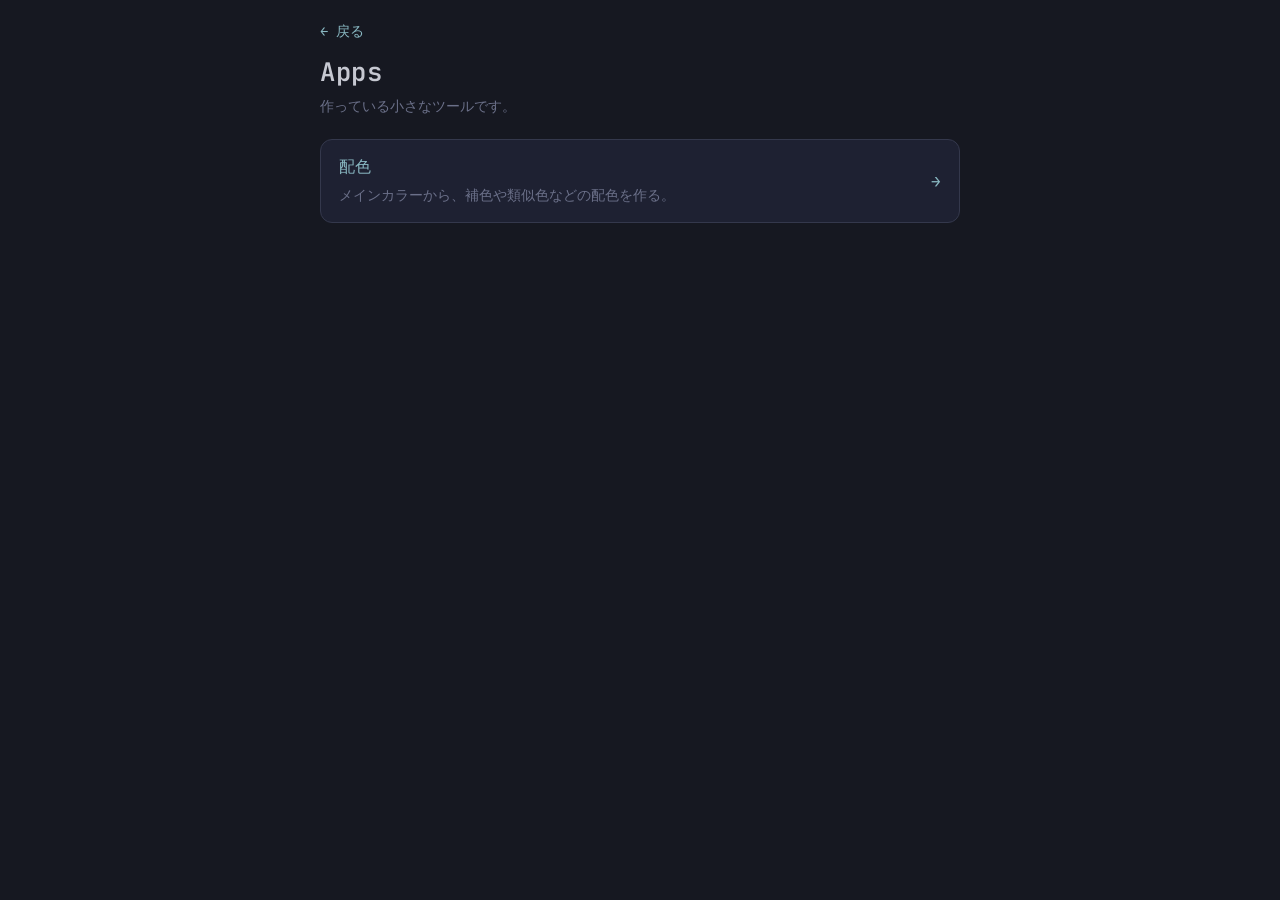
==== apps/index.html @ dcd19125 "アプリ一覧ページを /apps/ に追加 トップの Links は Color から Apps へ差し替え、配色ツールの戻る先は一覧にする。  Co-authored-by: Ryosei Goto " ====
<!DOCTYPE html>
<html lang="ja">
<head>
  <!-- Google tag (gtag.js) -->
  <script async src="https://www.googletagmanager.com/gtag/js?id=G-HGQV18W8NC"></script>
  <script>
    window.dataLayer = window.dataLayer || [];
    function gtag(){dataLayer.push(arguments);}
    gtag('js', new Date());
    gtag('config', 'G-HGQV18W8NC');
  </script>

  <meta charset="UTF-8">
  <meta name="viewport" content="width=device-width, initial-scale=1.0">
  <title>Apps | Ryosei Goto</title>
  <meta name="description" content="作っている小さなツールの一覧です。">

  <link rel="preconnect" href="https://fonts.googleapis.com">
  <link rel="preconnect" href="https://fonts.gstatic.com" crossorigin>
  <link href="https://fonts.googleapis.com/css2?family=JetBrains+Mono:ital,wght@0,100..800;1,100..800&display=swap" rel="stylesheet">

  <style>
    :root {
      --bg: #161821;
      --panel: #1e2132;
      --line: #34384c;
      --text: #c6c8d1;
      --muted: #6b7089;
      --accent: #89b8c2;
      color-scheme: dark;
    }

    * {
      box-sizing: border-box;
    }

    html,
    body {
      margin: 0;
      background: var(--bg);
      color: var(--text);
      font-family: "JetBrains Mono", ui-monospace, SFMono-Regular, Menlo, Consolas, monospace;
    }

    body {
      min-height: 100vh;
      padding:
        max(20px, env(safe-area-inset-top))
        max(20px, env(safe-area-inset-right))
        max(28px, env(safe-area-inset-bottom))
        max(20px, env(safe-area-inset-left));
    }

    ::selection {
      background: var(--text);
      color: var(--bg);
    }

    .page {
      max-width: 640px;
      margin: 0 auto;
    }

    .home {
      color: var(--accent);
      font-size: 0.85rem;
      text-decoration: none;
    }

    .home:hover {
      text-decoration: underline;
    }

    h1 {
      margin: 14px 0 6px;
      font-size: 1.6rem;
      font-weight: 600;
      letter-spacing: 0.02em;
    }

    .lead {
      margin: 0 0 22px;
      color: var(--muted);
      font-size: 0.86rem;
      line-height: 1.6;
    }

    .apps {
      list-style: none;
      margin: 0;
      padding: 0;
      display: grid;
      gap: 10px;
    }

    .apps a {
      display: flex;
      align-items: center;
      gap: 16px;
      min-height: 44px;
      padding: 16px 18px;
      border: 1px solid var(--line);
      border-radius: 12px;
      background: var(--panel);
      color: inherit;
      text-decoration: none;
    }

    .apps a:hover {
      border-color: var(--accent);
    }

    .apps a:focus-visible {
      outline: 2px solid var(--accent);
      outline-offset: 2px;
    }

    .text {
      min-width: 0;
      flex: 1;
    }

    .name {
      display: block;
      color: var(--accent);
      font-size: 1rem;
    }

    .desc {
      display: block;
      margin-top: 6px;
      color: var(--muted);
      font-size: 0.86rem;
      line-height: 1.6;
    }

    .arrow {
      color: var(--accent);
      flex: none;
    }

    @media (max-width: 600px) {
      h1 {
        font-size: 1.35rem;
      }

      .apps a {
        padding: 14px 14px;
        gap: 12px;
      }
    }
  </style>
</head>
<body>
  <div class="page">
    <a class="home" href="../">← 戻る</a>
    <h1>Apps</h1>
    <p class="lead">作っている小さなツールです。</p>

    <!-- アプリを増やすときは、このリストに li を1つ足す -->
    <ul class="apps">
      <li>
        <a href="./color/">
          <span class="text">
            <span class="name">配色</span>
            <span class="desc">メインカラーから、補色や類似色などの配色を作る。</span>
          </span>
          <span class="arrow" aria-hidden="true">→</span>
        </a>
      </li>
    </ul>
  </div>
</body>
</html>
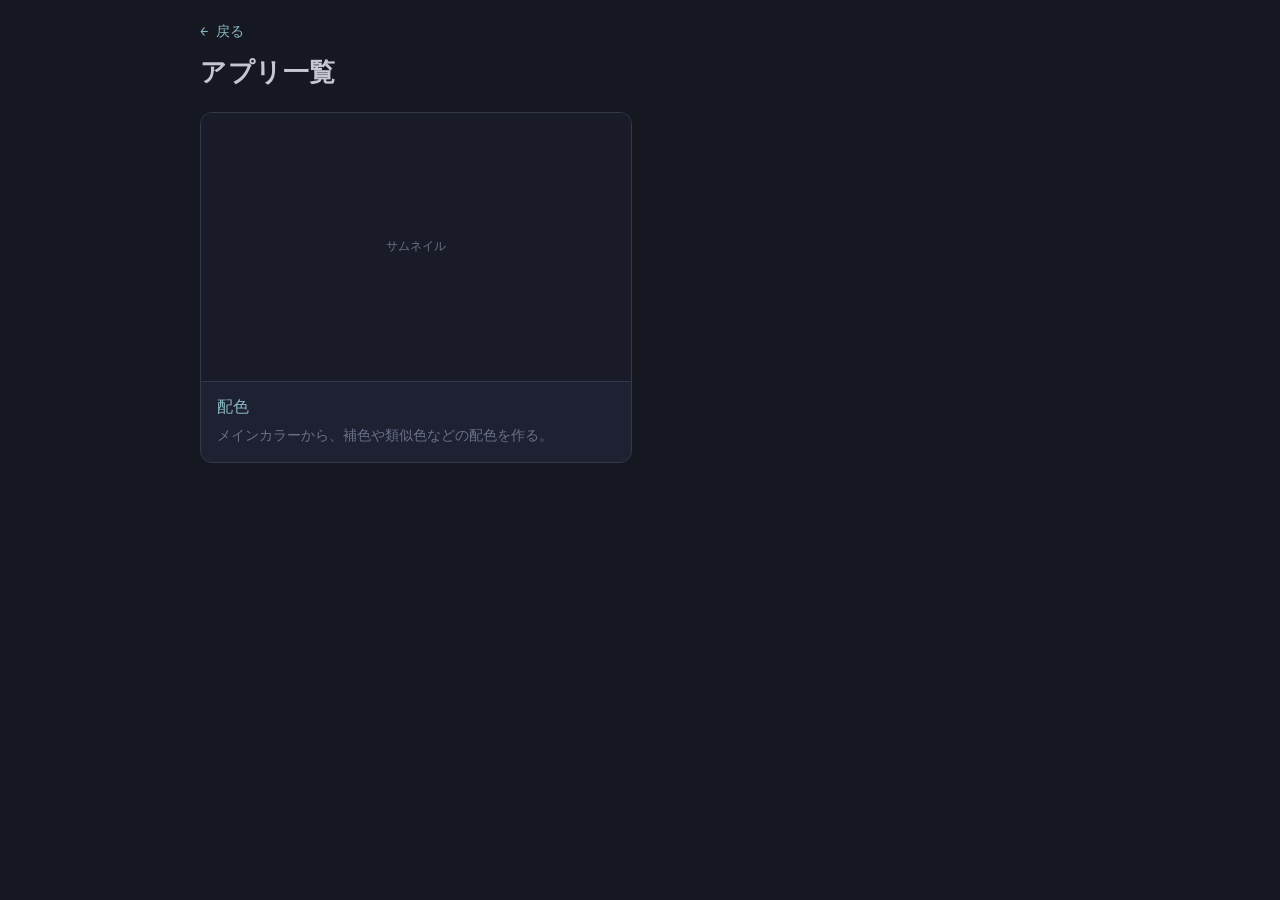
==== commit 2c0176f2: "アプリ一覧を横長カードのグリッドにする 見出しを「アプリ一覧」にし、説明文は外す。各アプリは 16:10 のサムネイル枠を上に置いたカードで、PC は2列、スマホは1列。  Co-authored-b" ====
--- a/apps/index.html
+++ b/apps/index.html
@@ -12,8 +12,8 @@
 
   <meta charset="UTF-8">
   <meta name="viewport" content="width=device-width, initial-scale=1.0">
-  <title>Apps | Ryosei Goto</title>
-  <meta name="description" content="作っている小さなツールの一覧です。">
+  <title>アプリ一覧 | Ryosei Goto</title>
+  <meta name="description" content="アプリ一覧です。">
 
   <link rel="preconnect" href="https://fonts.googleapis.com">
   <link rel="preconnect" href="https://fonts.gstatic.com" crossorigin>
@@ -57,7 +57,7 @@
     }
 
     .page {
-      max-width: 640px;
+      max-width: 880px;
       margin: 0 auto;
     }
 
@@ -72,17 +72,10 @@
     }
 
     h1 {
-      margin: 14px 0 6px;
+      margin: 14px 0 22px;
       font-size: 1.6rem;
       font-weight: 600;
       letter-spacing: 0.02em;
-    }
-
-    .lead {
-      margin: 0 0 22px;
-      color: var(--muted);
-      font-size: 0.86rem;
-      line-height: 1.6;
     }
 
     .apps {
@@ -90,20 +83,20 @@
       margin: 0;
       padding: 0;
       display: grid;
-      gap: 10px;
+      grid-template-columns: 1fr;
+      gap: 16px;
     }
 
     .apps a {
       display: flex;
-      align-items: center;
-      gap: 16px;
-      min-height: 44px;
-      padding: 16px 18px;
+      flex-direction: column;
+      height: 100%;
       border: 1px solid var(--line);
       border-radius: 12px;
       background: var(--panel);
       color: inherit;
       text-decoration: none;
+      overflow: hidden;
     }
 
     .apps a:hover {
@@ -115,9 +108,18 @@
       outline-offset: 2px;
     }
 
+    .thumb {
+      display: grid;
+      place-items: center;
+      aspect-ratio: 16 / 10;
+      background: #191c28;
+      border-bottom: 1px solid var(--line);
+      color: var(--muted);
+      font-size: 0.75rem;
+    }
+
     .text {
-      min-width: 0;
-      flex: 1;
+      padding: 14px 16px 16px;
     }
 
     .name {
@@ -134,19 +136,15 @@
       line-height: 1.6;
     }
 
-    .arrow {
-      color: var(--accent);
-      flex: none;
+    @media (min-width: 700px) {
+      .apps {
+        grid-template-columns: repeat(2, minmax(0, 1fr));
+      }
     }
 
     @media (max-width: 600px) {
       h1 {
         font-size: 1.35rem;
-      }
-
-      .apps a {
-        padding: 14px 14px;
-        gap: 12px;
       }
     }
   </style>
@@ -154,18 +152,17 @@
 <body>
   <div class="page">
     <a class="home" href="../">← 戻る</a>
-    <h1>Apps</h1>
-    <p class="lead">作っている小さなツールです。</p>
+    <h1>アプリ一覧</h1>
 
     <!-- アプリを増やすときは、このリストに li を1つ足す -->
     <ul class="apps">
       <li>
         <a href="./color/">
+          <span class="thumb" aria-hidden="true">サムネイル</span>
           <span class="text">
             <span class="name">配色</span>
             <span class="desc">メインカラーから、補色や類似色などの配色を作る。</span>
           </span>
-          <span class="arrow" aria-hidden="true">→</span>
         </a>
       </li>
     </ul>
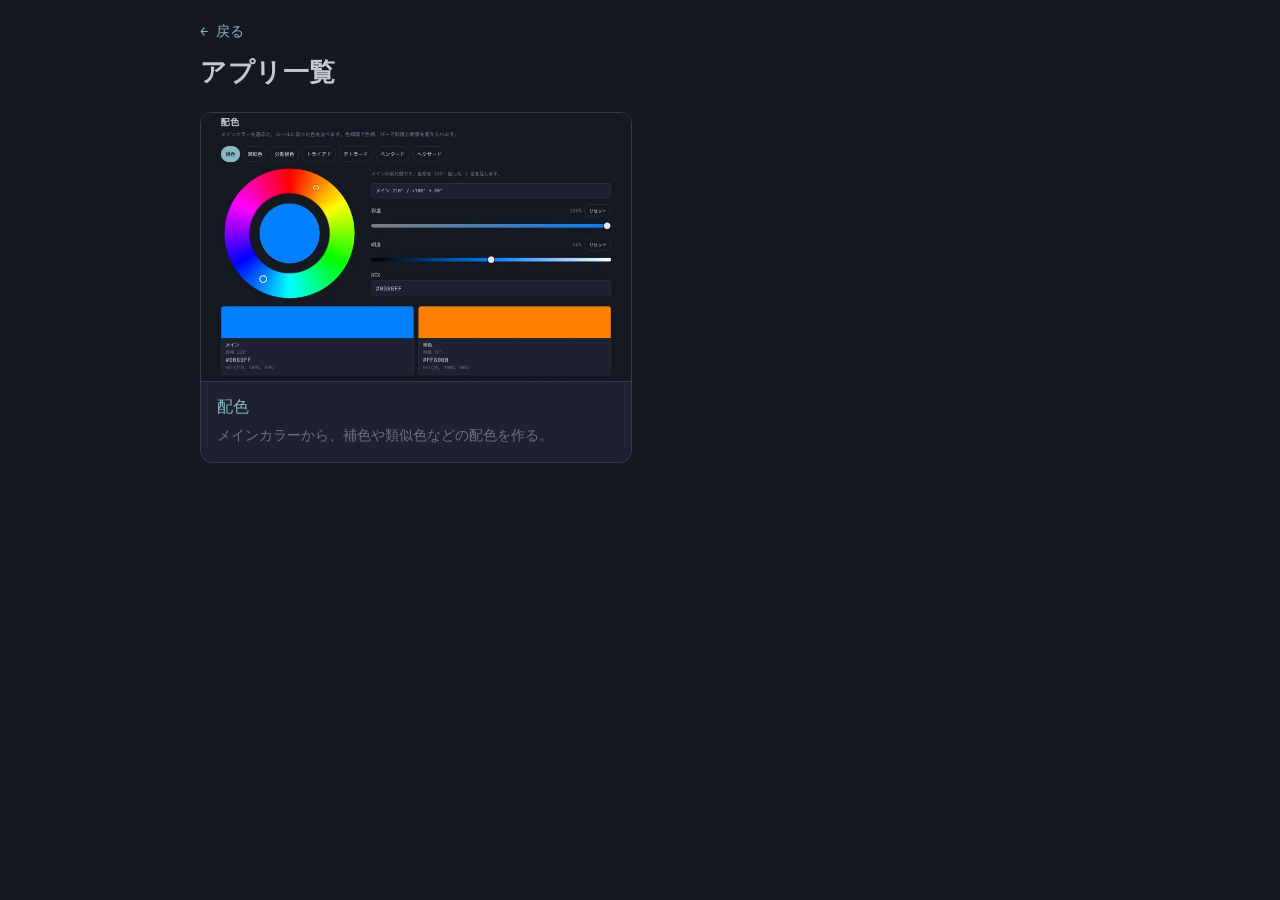
==== commit a0d524ca: "配色ツールのサムネイルを一覧に載せる WebP（800×500）を apps/color/thumbnail.webp に置き、カードに表示する。画像がないアプリは仮表示のまま。足し方は apps/R" ====
--- a/apps/index.html
+++ b/apps/index.html
@@ -108,14 +108,32 @@
       outline-offset: 2px;
     }
 
+    .apps > li {
+      min-width: 0;
+    }
+
     .thumb {
+      position: relative;
       display: grid;
       place-items: center;
       aspect-ratio: 16 / 10;
+      overflow: hidden;
       background: #191c28;
       border-bottom: 1px solid var(--line);
       color: var(--muted);
       font-size: 0.75rem;
+    }
+
+    .thumb:not(:has(img))::before {
+      content: "サムネイル";
+    }
+
+    .thumb img {
+      position: absolute;
+      inset: 0;
+      width: 100%;
+      height: 100%;
+      object-fit: cover;
     }
 
     .text {
@@ -154,11 +172,13 @@
     <a class="home" href="../">← 戻る</a>
     <h1>アプリ一覧</h1>
 
-    <!-- アプリを増やすときは、このリストに li を1つ足す -->
+    <!-- 足し方は apps/README.md -->
     <ul class="apps">
       <li>
         <a href="./color/">
-          <span class="thumb" aria-hidden="true">サムネイル</span>
+          <span class="thumb">
+            <img src="./color/thumbnail.webp" alt="配色ツールの画面" width="800" height="500" loading="lazy" decoding="async">
+          </span>
           <span class="text">
             <span class="name">配色</span>
             <span class="desc">メインカラーから、補色や類似色などの配色を作る。</span>
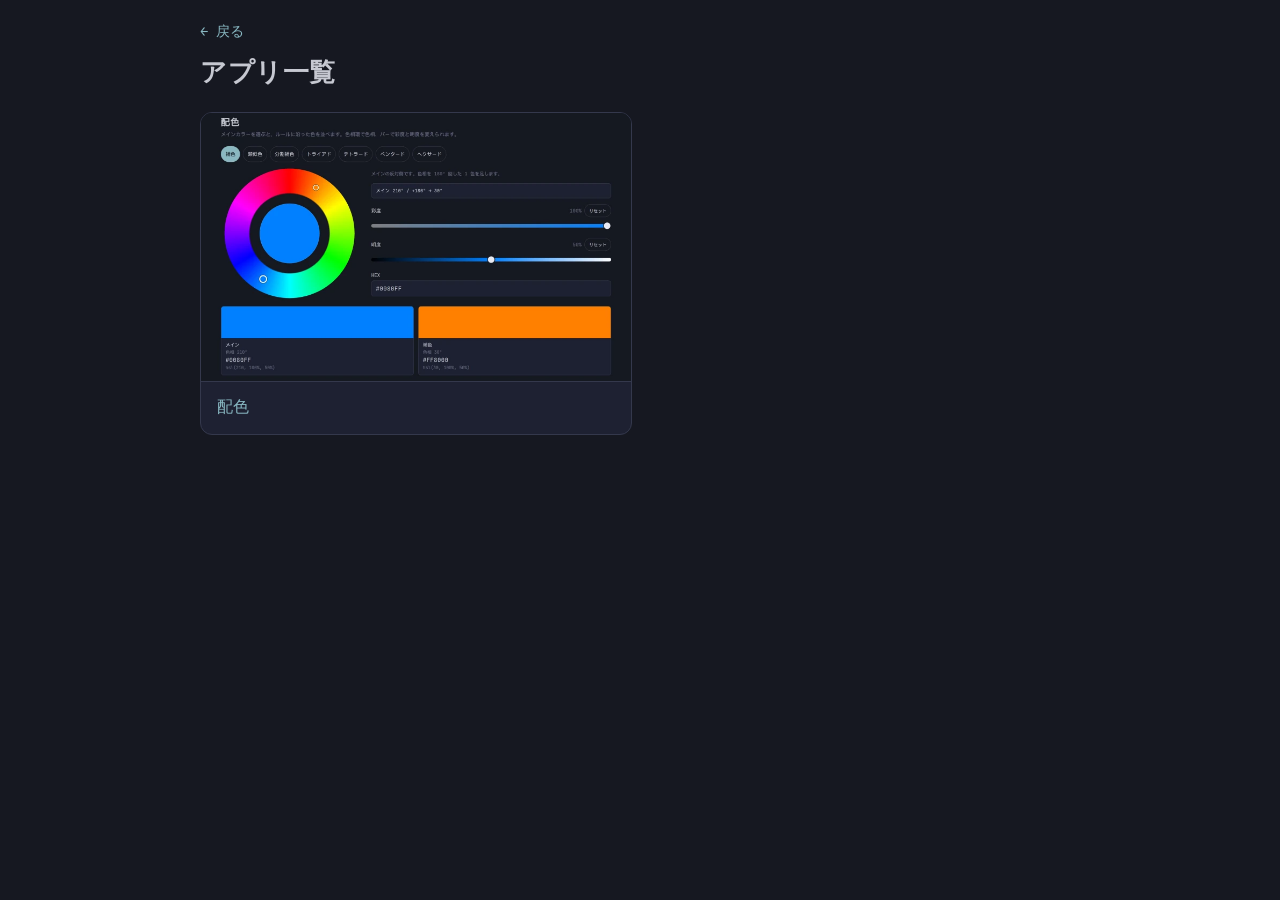
==== commit 8bbdc11b: "配色の表示幅でレイアウトが揺れないようにする 角度は常に小数1桁で桁をそろえ、角度一覧の高さを配色に関わらず固定する。色カードの hsl はどの値でも1行に収め、同じ行の高さをそろえる。アプリ一覧のカ" ====
--- a/apps/index.html
+++ b/apps/index.html
@@ -146,14 +146,6 @@
       font-size: 1rem;
     }
 
-    .desc {
-      display: block;
-      margin-top: 6px;
-      color: var(--muted);
-      font-size: 0.86rem;
-      line-height: 1.6;
-    }
-
     @media (min-width: 700px) {
       .apps {
         grid-template-columns: repeat(2, minmax(0, 1fr));
@@ -181,7 +173,6 @@
           </span>
           <span class="text">
             <span class="name">配色</span>
-            <span class="desc">メインカラーから、補色や類似色などの配色を作る。</span>
           </span>
         </a>
       </li>
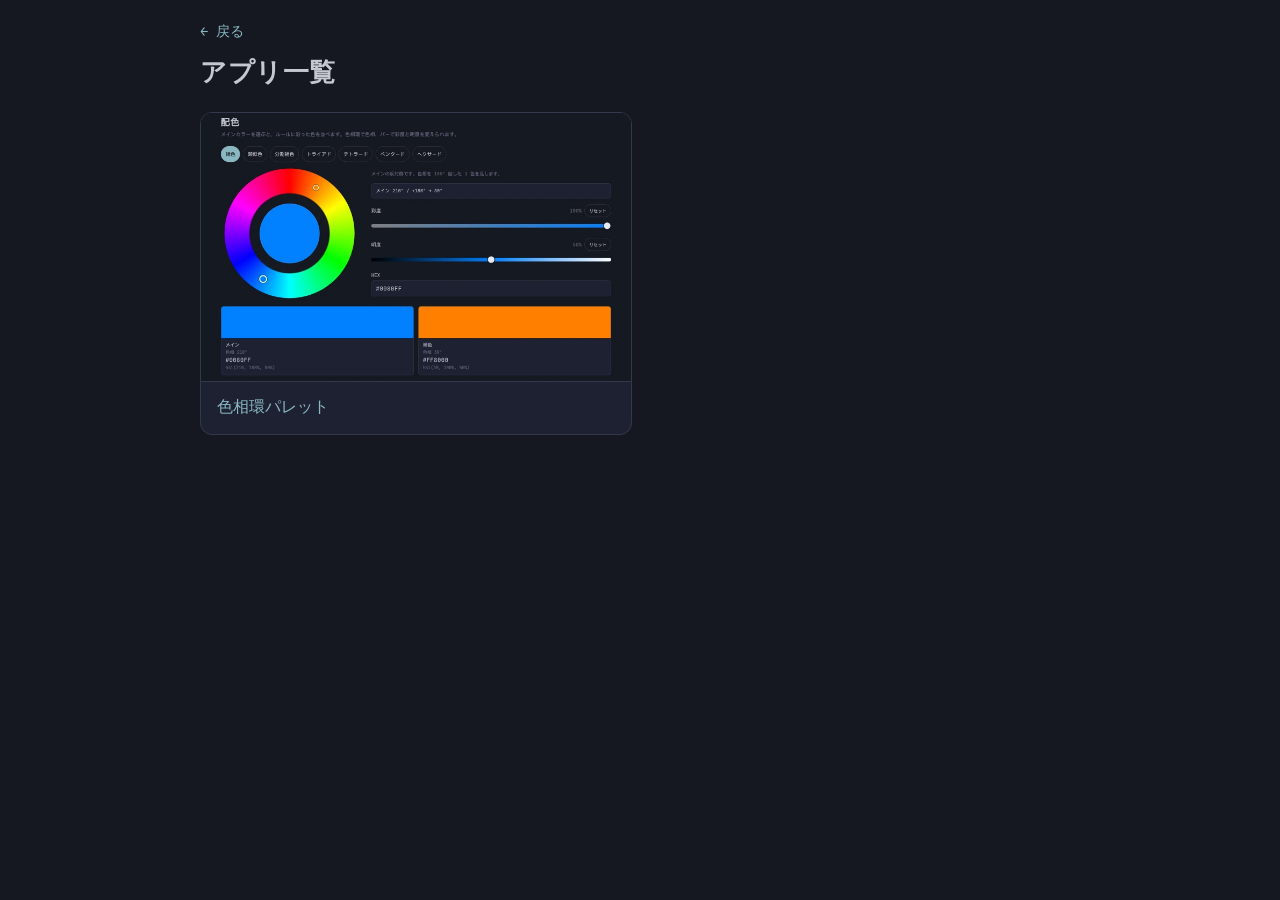
==== commit 615915d4: "配色ツールの名前を色相環パレットにする 見出し、タイトル、一覧カードの名前とサムネイルの alt を合わせる。配色の種類を指す言葉と /apps/color/ はそのまま。  Co-authored-" ====
--- a/apps/index.html
+++ b/apps/index.html
@@ -169,10 +169,10 @@
       <li>
         <a href="./color/">
           <span class="thumb">
-            <img src="./color/thumbnail.webp" alt="配色ツールの画面" width="800" height="500" loading="lazy" decoding="async">
+            <img src="./color/thumbnail.webp" alt="色相環パレットの画面" width="800" height="500" loading="lazy" decoding="async">
           </span>
           <span class="text">
-            <span class="name">配色</span>
+            <span class="name">色相環パレット</span>
           </span>
         </a>
       </li>
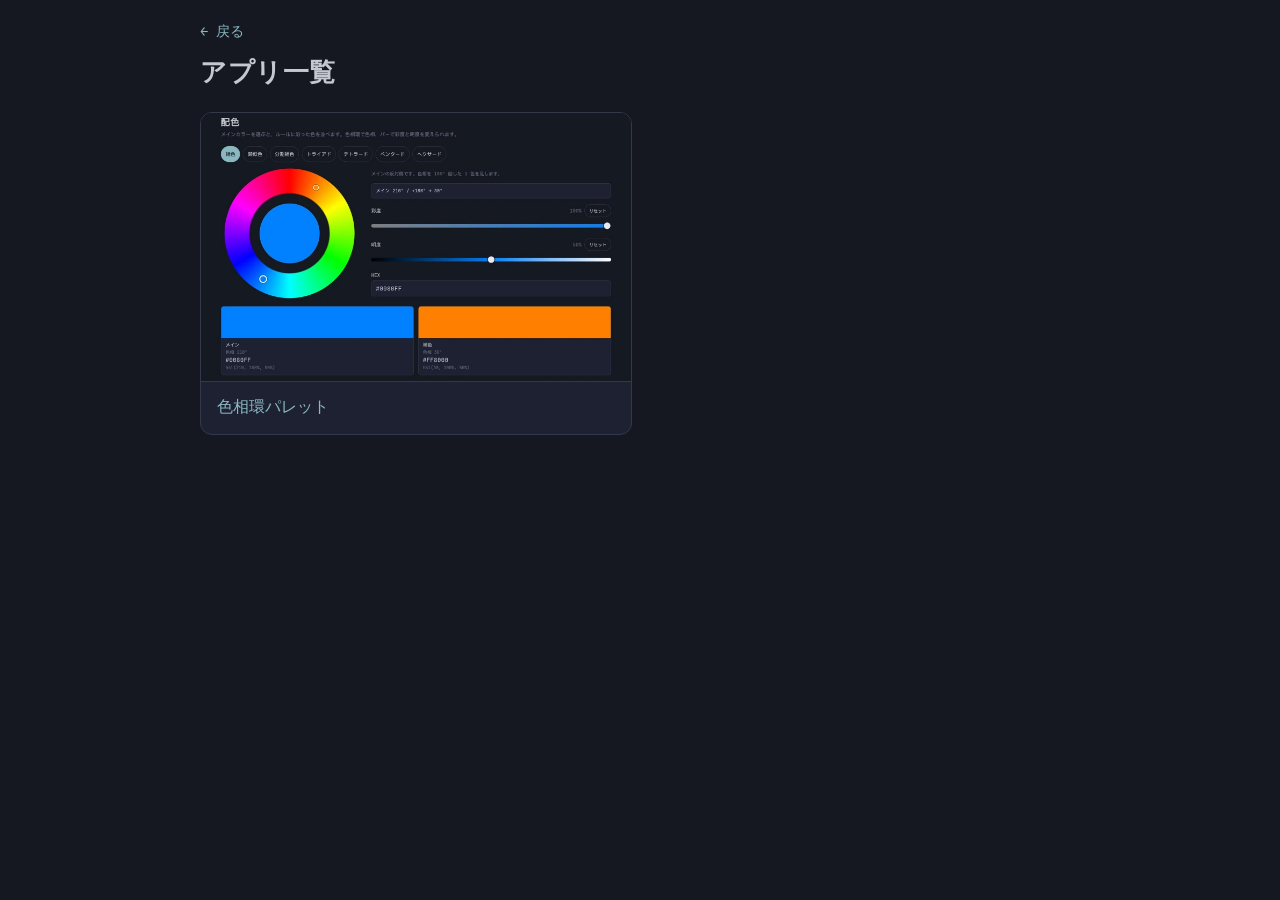
==== commit 558917b4: "Icebergのカラーパレットを共通CSSに集約する" ====
--- a/apps/index.html
+++ b/apps/index.html
@@ -18,18 +18,9 @@
   <link rel="preconnect" href="https://fonts.googleapis.com">
   <link rel="preconnect" href="https://fonts.gstatic.com" crossorigin>
   <link href="https://fonts.googleapis.com/css2?family=JetBrains+Mono:ital,wght@0,100..800;1,100..800&display=swap" rel="stylesheet">
+  <link rel="stylesheet" href="../assets/css/iceberg.css">
 
   <style>
-    :root {
-      --bg: #161821;
-      --panel: #1e2132;
-      --line: #34384c;
-      --text: #c6c8d1;
-      --muted: #6b7089;
-      --accent: #89b8c2;
-      color-scheme: dark;
-    }
-
     * {
       box-sizing: border-box;
     }
@@ -118,7 +109,7 @@
       place-items: center;
       aspect-ratio: 16 / 10;
       overflow: hidden;
-      background: #191c28;
+      background: var(--bg-alt);
       border-bottom: 1px solid var(--line);
       color: var(--muted);
       font-size: 0.75rem;
--- a/assets/css/iceberg.css
+++ b/assets/css/iceberg.css
@@ -0,0 +1,28 @@
+:root {
+  /* cocopon/iceberg palette */
+  --iceberg-bg: #161821;
+  --iceberg-bg-alt: #191c28;
+  --iceberg-panel: #1e2132;
+  --iceberg-line: #34384c;
+  --iceberg-fg: #c6c8d1;
+  --iceberg-muted: #6b7089;
+  --iceberg-red: #e27878;
+  --iceberg-orange: #e2a478;
+  --iceberg-yellow: #e4aa80;
+  --iceberg-green: #b4be82;
+  --iceberg-cyan: #89b8c2;
+  --iceberg-blue: #84a0c6;
+  --iceberg-purple: #a093c7;
+
+  /* Semantic aliases */
+  --bg: var(--iceberg-bg);
+  --bg-alt: var(--iceberg-bg-alt);
+  --panel: var(--iceberg-panel);
+  --line: var(--iceberg-line);
+  --text: var(--iceberg-fg);
+  --muted: var(--iceberg-muted);
+  --accent: var(--iceberg-cyan);
+  --danger: var(--iceberg-red);
+
+  color-scheme: dark;
+}
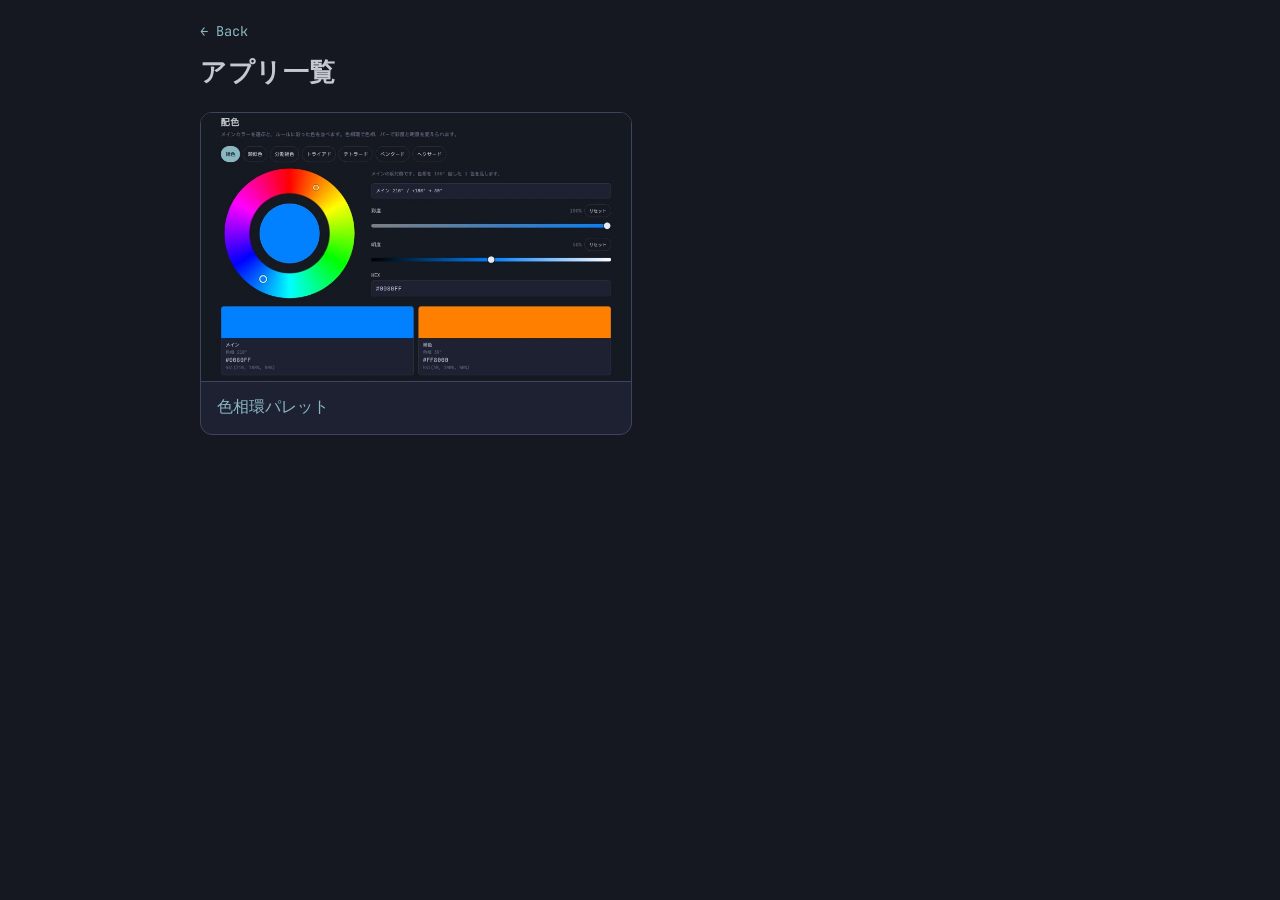
==== commit 1a8738c2: "Unify back navigation link labels to "Back" across subpages Standardize the return link text from "←" ====
--- a/apps/index.html
+++ b/apps/index.html
@@ -152,7 +152,7 @@
 </head>
 <body>
   <div class="page">
-    <a class="home" href="../">← 戻る</a>
+    <a class="home" href="../">← Back</a>
     <h1>アプリ一覧</h1>
 
     <!-- 足し方は apps/README.md -->
--- a/assets/css/iceberg.css
+++ b/assets/css/iceberg.css
@@ -1,14 +1,14 @@
 :root {
-  /* cocopon/iceberg palette */
+  /* cocopon/iceberg dark palette */
+  --iceberg-bg-dark: #0f1117;
   --iceberg-bg: #161821;
-  --iceberg-bg-alt: #191c28;
   --iceberg-panel: #1e2132;
-  --iceberg-line: #34384c;
+  --iceberg-line: #3e445e;
+  --iceberg-muted: #6b7089;
   --iceberg-fg: #c6c8d1;
-  --iceberg-muted: #6b7089;
+  --iceberg-fg-bright: #d2d4de;
   --iceberg-red: #e27878;
   --iceberg-orange: #e2a478;
-  --iceberg-yellow: #e4aa80;
   --iceberg-green: #b4be82;
   --iceberg-cyan: #89b8c2;
   --iceberg-blue: #84a0c6;
@@ -16,10 +16,11 @@
 
   /* Semantic aliases */
   --bg: var(--iceberg-bg);
-  --bg-alt: var(--iceberg-bg-alt);
+  --bg-alt: var(--iceberg-bg-dark);
   --panel: var(--iceberg-panel);
   --line: var(--iceberg-line);
   --text: var(--iceberg-fg);
+  --text-bright: var(--iceberg-fg-bright);
   --muted: var(--iceberg-muted);
   --accent: var(--iceberg-cyan);
   --danger: var(--iceberg-red);
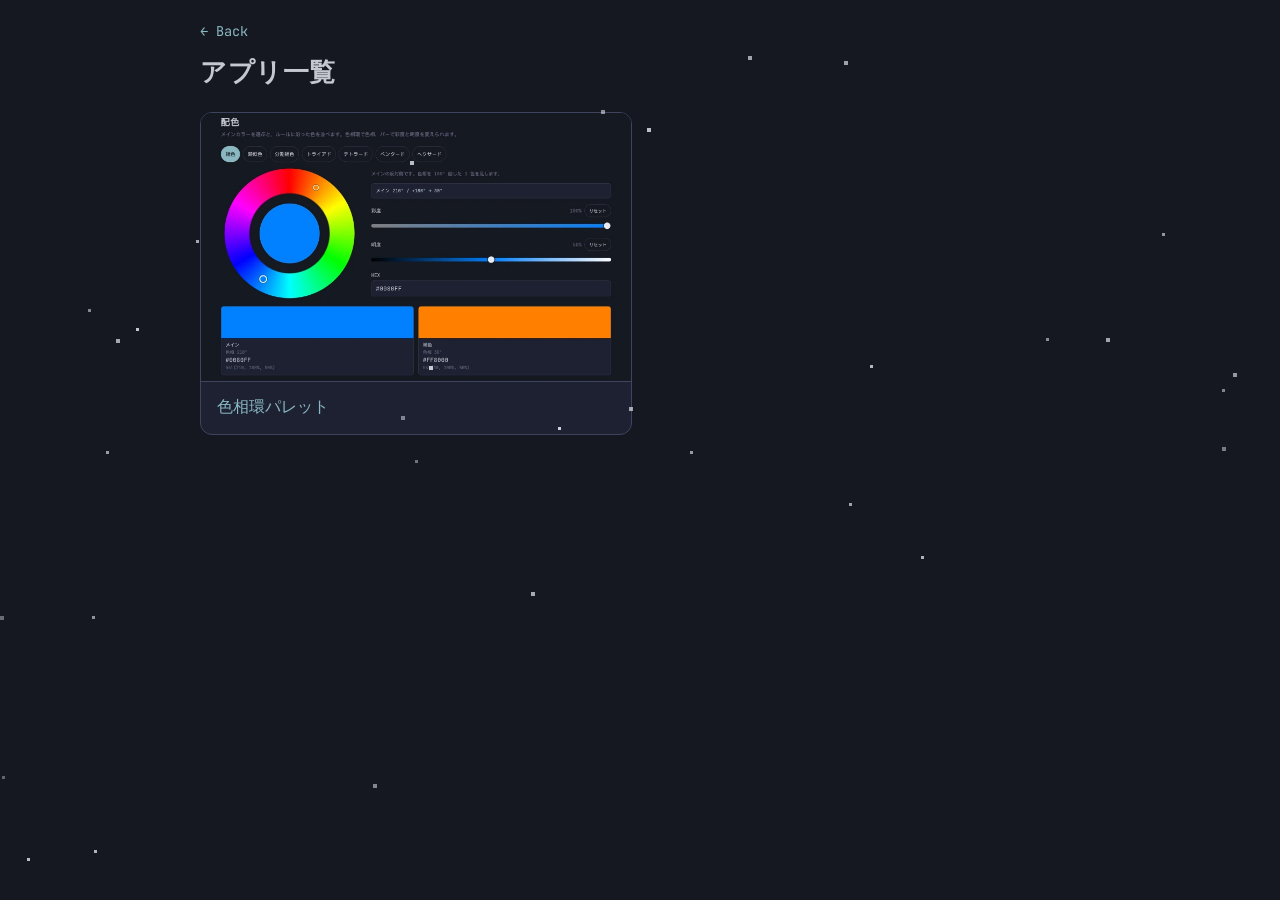
==== commit 348df0f2: "Share snowfall script across site pages and refine profile layout Extract the pixel snowfall animati" ====
--- a/apps/index.html
+++ b/apps/index.html
@@ -169,5 +169,6 @@
       </li>
     </ul>
   </div>
+  <script src="../assets/js/snow.js" defer></script>
 </body>
 </html>
